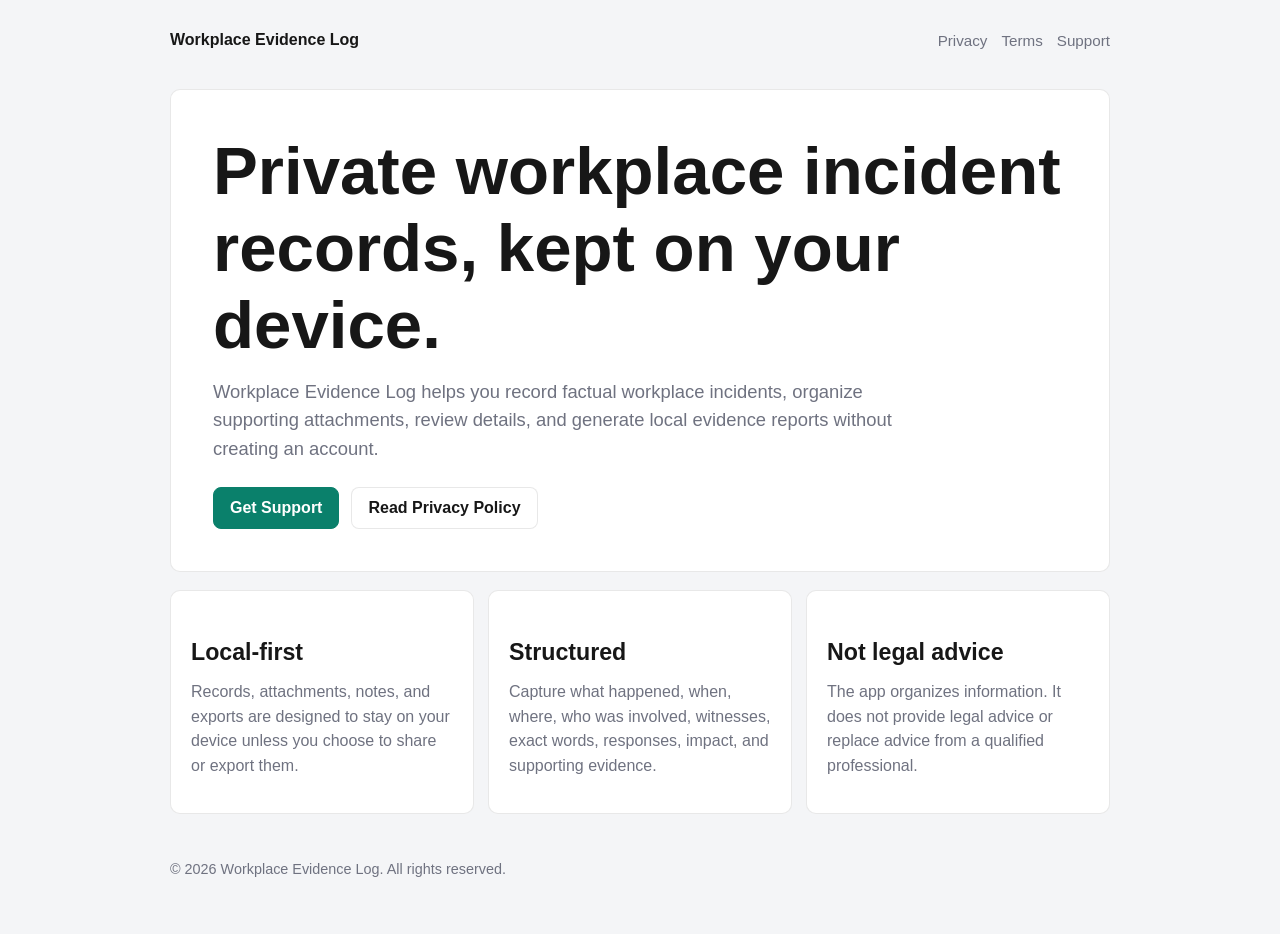
==== index.html @ af4fe01c "Add privacy terms and support site" ====
<!doctype html>
<html lang="en">
  <head>
    <meta charset="utf-8">
    <meta name="viewport" content="width=device-width, initial-scale=1">
    <title>Workplace Evidence Log</title>
    <meta name="description" content="A private, local-first workplace incident and evidence log.">
    <link rel="stylesheet" href="./assets/styles.css">
  </head>
  <body>
    <header class="site-header">
      <a class="brand" href="./">Workplace Evidence Log</a>
      <nav class="nav" aria-label="Main navigation">
        <a href="./privacy/">Privacy</a>
        <a href="./terms/">Terms</a>
        <a href="./support/">Support</a>
      </nav>
    </header>

    <main class="site-main">
      <section class="hero">
        <h1>Private workplace incident records, kept on your device.</h1>
        <p class="lead">Workplace Evidence Log helps you record factual workplace incidents, organize supporting attachments, review details, and generate local evidence reports without creating an account.</p>
        <div class="button-row">
          <a class="button primary" href="./support/">Get Support</a>
          <a class="button" href="./privacy/">Read Privacy Policy</a>
        </div>
      </section>

      <section class="grid" aria-label="Product principles">
        <article class="card">
          <h2>Local-first</h2>
          <p>Records, attachments, notes, and exports are designed to stay on your device unless you choose to share or export them.</p>
        </article>
        <article class="card">
          <h2>Structured</h2>
          <p>Capture what happened, when, where, who was involved, witnesses, exact words, responses, impact, and supporting evidence.</p>
        </article>
        <article class="card">
          <h2>Not legal advice</h2>
          <p>The app organizes information. It does not provide legal advice or replace advice from a qualified professional.</p>
        </article>
      </section>
    </main>

    <footer class="site-footer">
      <p>&copy; 2026 Workplace Evidence Log. All rights reserved.</p>
    </footer>
  </body>
</html>
---- assets/styles.css ----
:root {
  color-scheme: light dark;
  --accent: #0a806b;
  --ink: #171717;
  --muted: #6f7280;
  --surface: #f4f5f7;
  --card: #ffffff;
  --border: rgba(0, 0, 0, 0.09);
}

* {
  box-sizing: border-box;
}

body {
  margin: 0;
  font-family: -apple-system, BlinkMacSystemFont, "Segoe UI", sans-serif;
  line-height: 1.55;
  color: var(--ink);
  background: var(--surface);
}

a {
  color: var(--accent);
}

.site-header,
.site-main,
.site-footer {
  width: min(940px, calc(100% - 32px));
  margin: 0 auto;
}

.site-header {
  display: flex;
  justify-content: space-between;
  align-items: center;
  gap: 16px;
  padding: 28px 0 18px;
}

.brand {
  font-weight: 700;
  color: var(--ink);
  text-decoration: none;
}

.nav {
  display: flex;
  gap: 14px;
  flex-wrap: wrap;
}

.nav a {
  color: var(--muted);
  font-size: 0.95rem;
  text-decoration: none;
}

.hero,
.card {
  background: var(--card);
  border: 1px solid var(--border);
  border-radius: 10px;
}

.hero {
  padding: 42px;
  margin: 18px 0;
}

h1,
h2,
h3 {
  line-height: 1.15;
  margin: 0 0 14px;
}

h1 {
  font-size: clamp(2.2rem, 6vw, 4.2rem);
  letter-spacing: 0;
}

h2 {
  font-size: 1.45rem;
  margin-top: 28px;
}

p {
  margin: 0 0 14px;
}

.lead {
  max-width: 720px;
  font-size: 1.15rem;
  color: var(--muted);
}

.grid {
  display: grid;
  grid-template-columns: repeat(3, minmax(0, 1fr));
  gap: 14px;
  margin: 18px 0;
}

.card {
  padding: 20px;
}

.card p,
.legal p,
.legal li {
  color: var(--muted);
}

.button-row {
  display: flex;
  gap: 12px;
  flex-wrap: wrap;
  margin-top: 24px;
}

.button {
  display: inline-flex;
  align-items: center;
  justify-content: center;
  min-height: 42px;
  padding: 0 16px;
  border-radius: 8px;
  border: 1px solid var(--border);
  color: var(--ink);
  background: var(--card);
  font-weight: 650;
  text-decoration: none;
}

.button.primary {
  color: white;
  background: var(--accent);
  border-color: var(--accent);
}

.legal {
  background: var(--card);
  border: 1px solid var(--border);
  border-radius: 10px;
  padding: 30px;
  margin: 18px 0;
}

.updated {
  color: var(--muted);
  font-size: 0.95rem;
}

.site-footer {
  color: var(--muted);
  font-size: 0.9rem;
  padding: 26px 0 40px;
}

@media (max-width: 760px) {
  .site-header {
    align-items: flex-start;
    flex-direction: column;
  }

  .hero,
  .legal {
    padding: 26px;
  }

  .grid {
    grid-template-columns: 1fr;
  }
}

@media (prefers-color-scheme: dark) {
  :root {
    --ink: #f5f5f7;
    --muted: #a7a7b1;
    --surface: #000000;
    --card: #1c1c1e;
    --border: rgba(255, 255, 255, 0.12);
  }
}
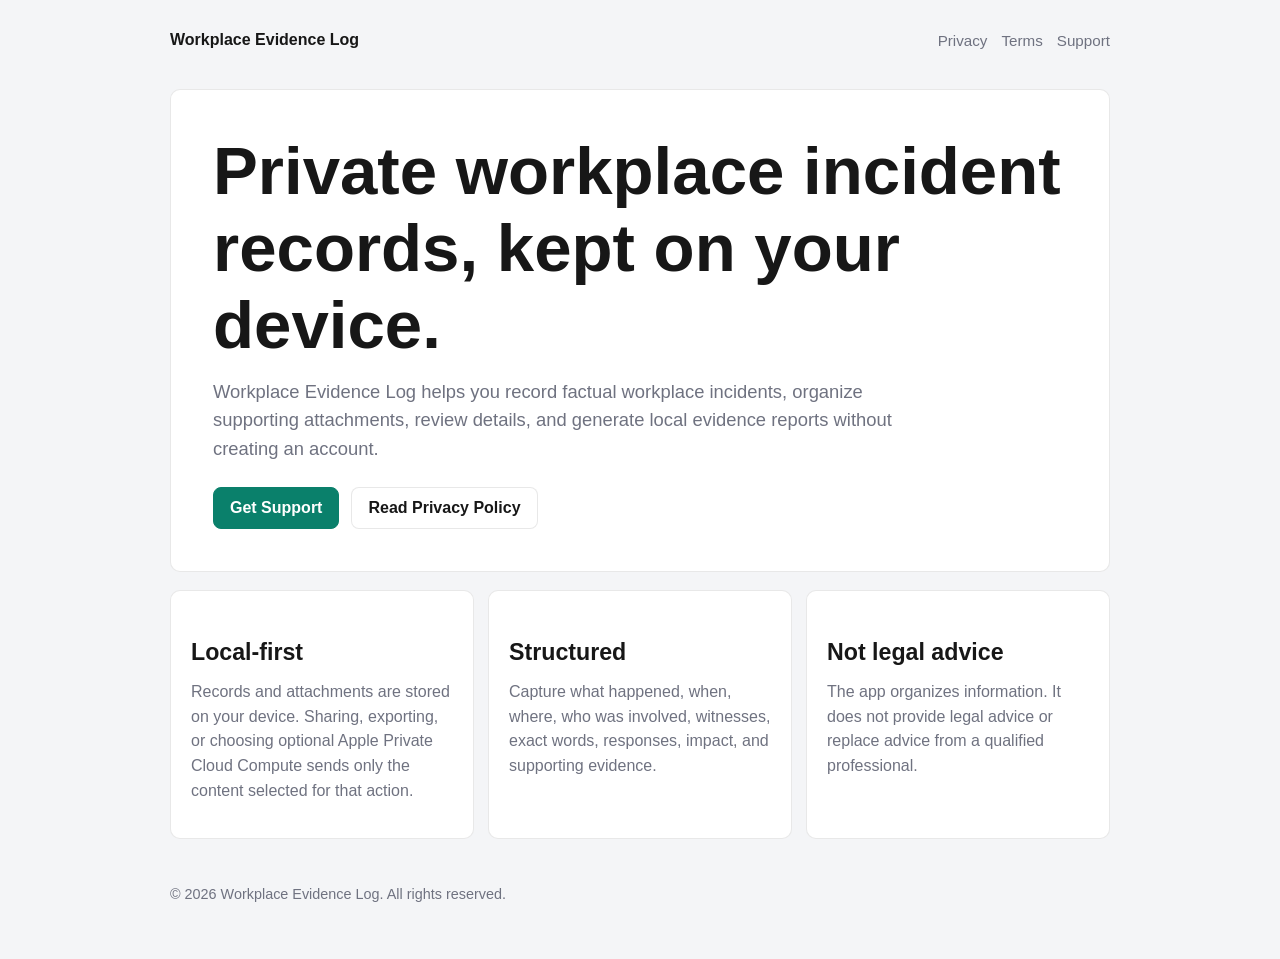
==== commit 738c5622: "Update privacy policy for optional PCC and local conversation storage" ====
--- a/index.html
+++ b/index.html
@@ -30,7 +30,7 @@
       <section class="grid" aria-label="Product principles">
         <article class="card">
           <h2>Local-first</h2>
-          <p>Records, attachments, notes, and exports are designed to stay on your device unless you choose to share or export them.</p>
+          <p>Records and attachments are stored on your device. Sharing, exporting, or choosing optional Apple Private Cloud Compute sends only the content selected for that action.</p>
         </article>
         <article class="card">
           <h2>Structured</h2>
